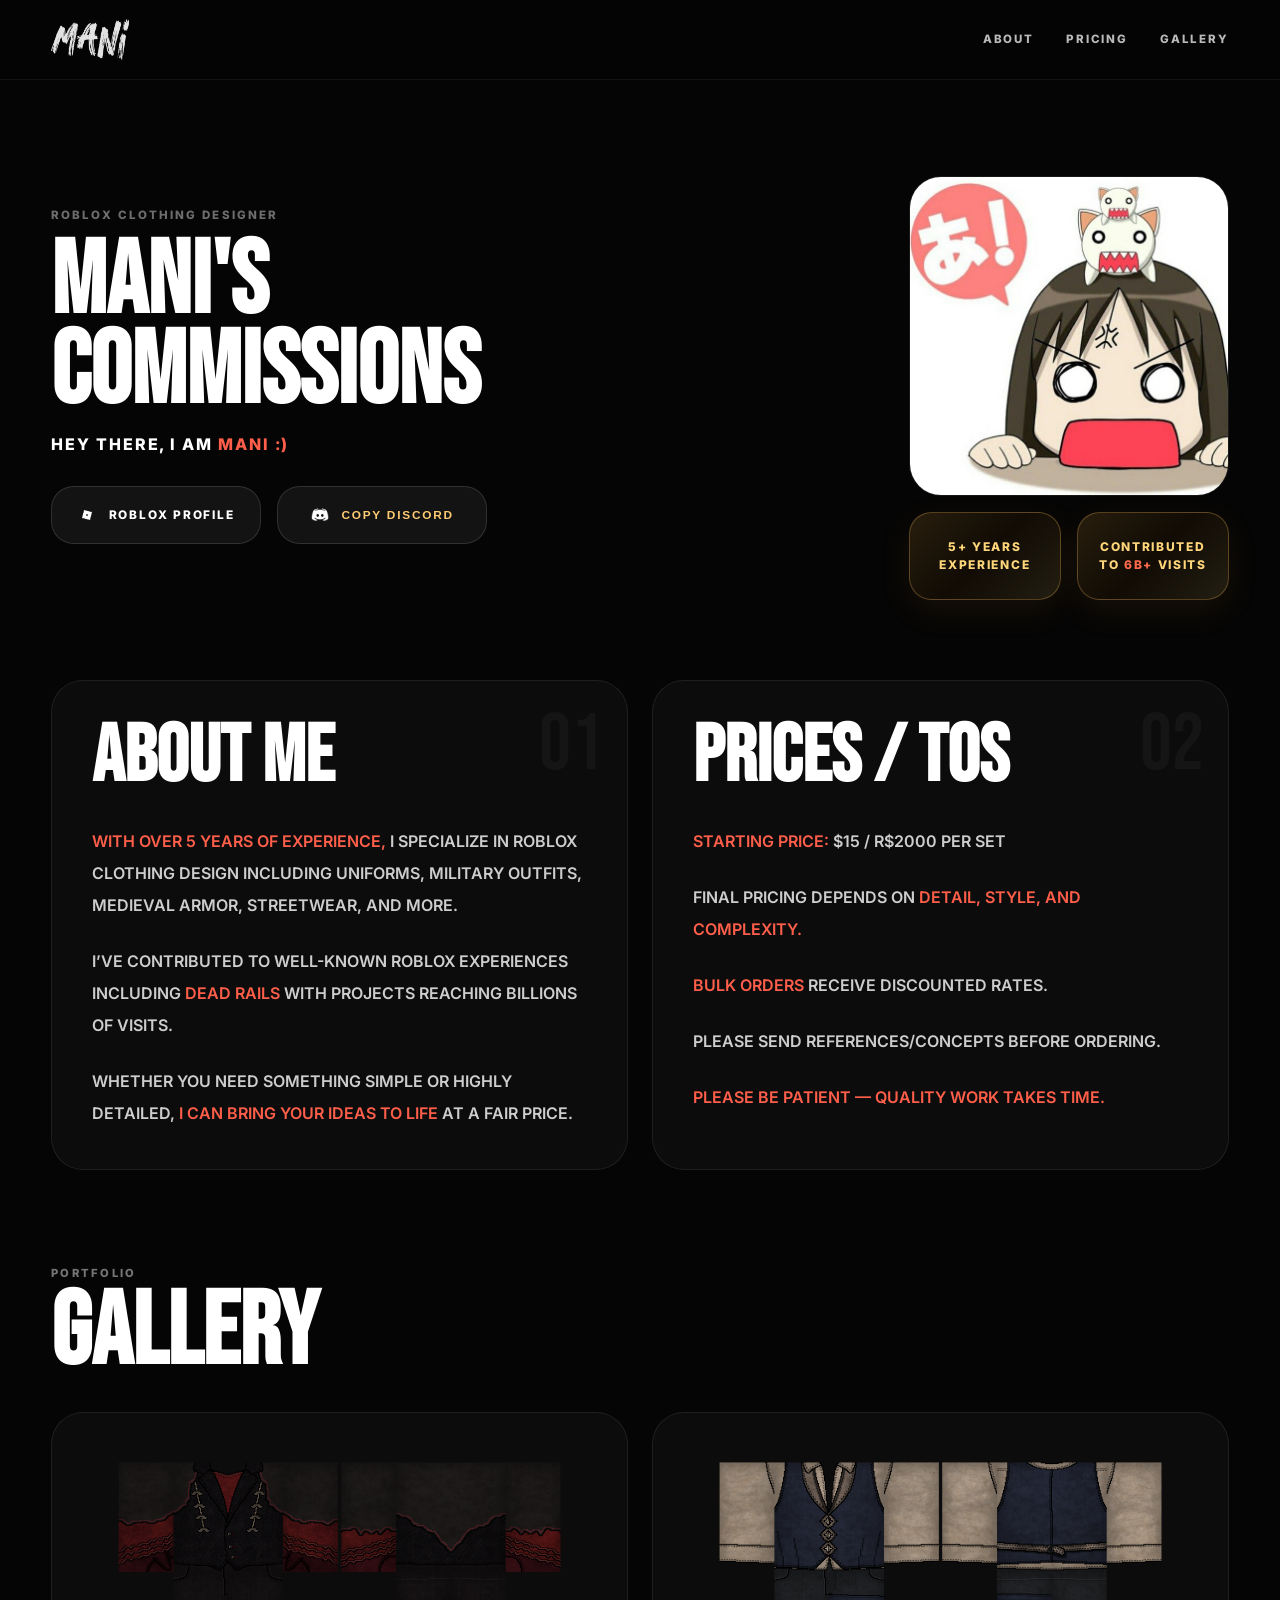
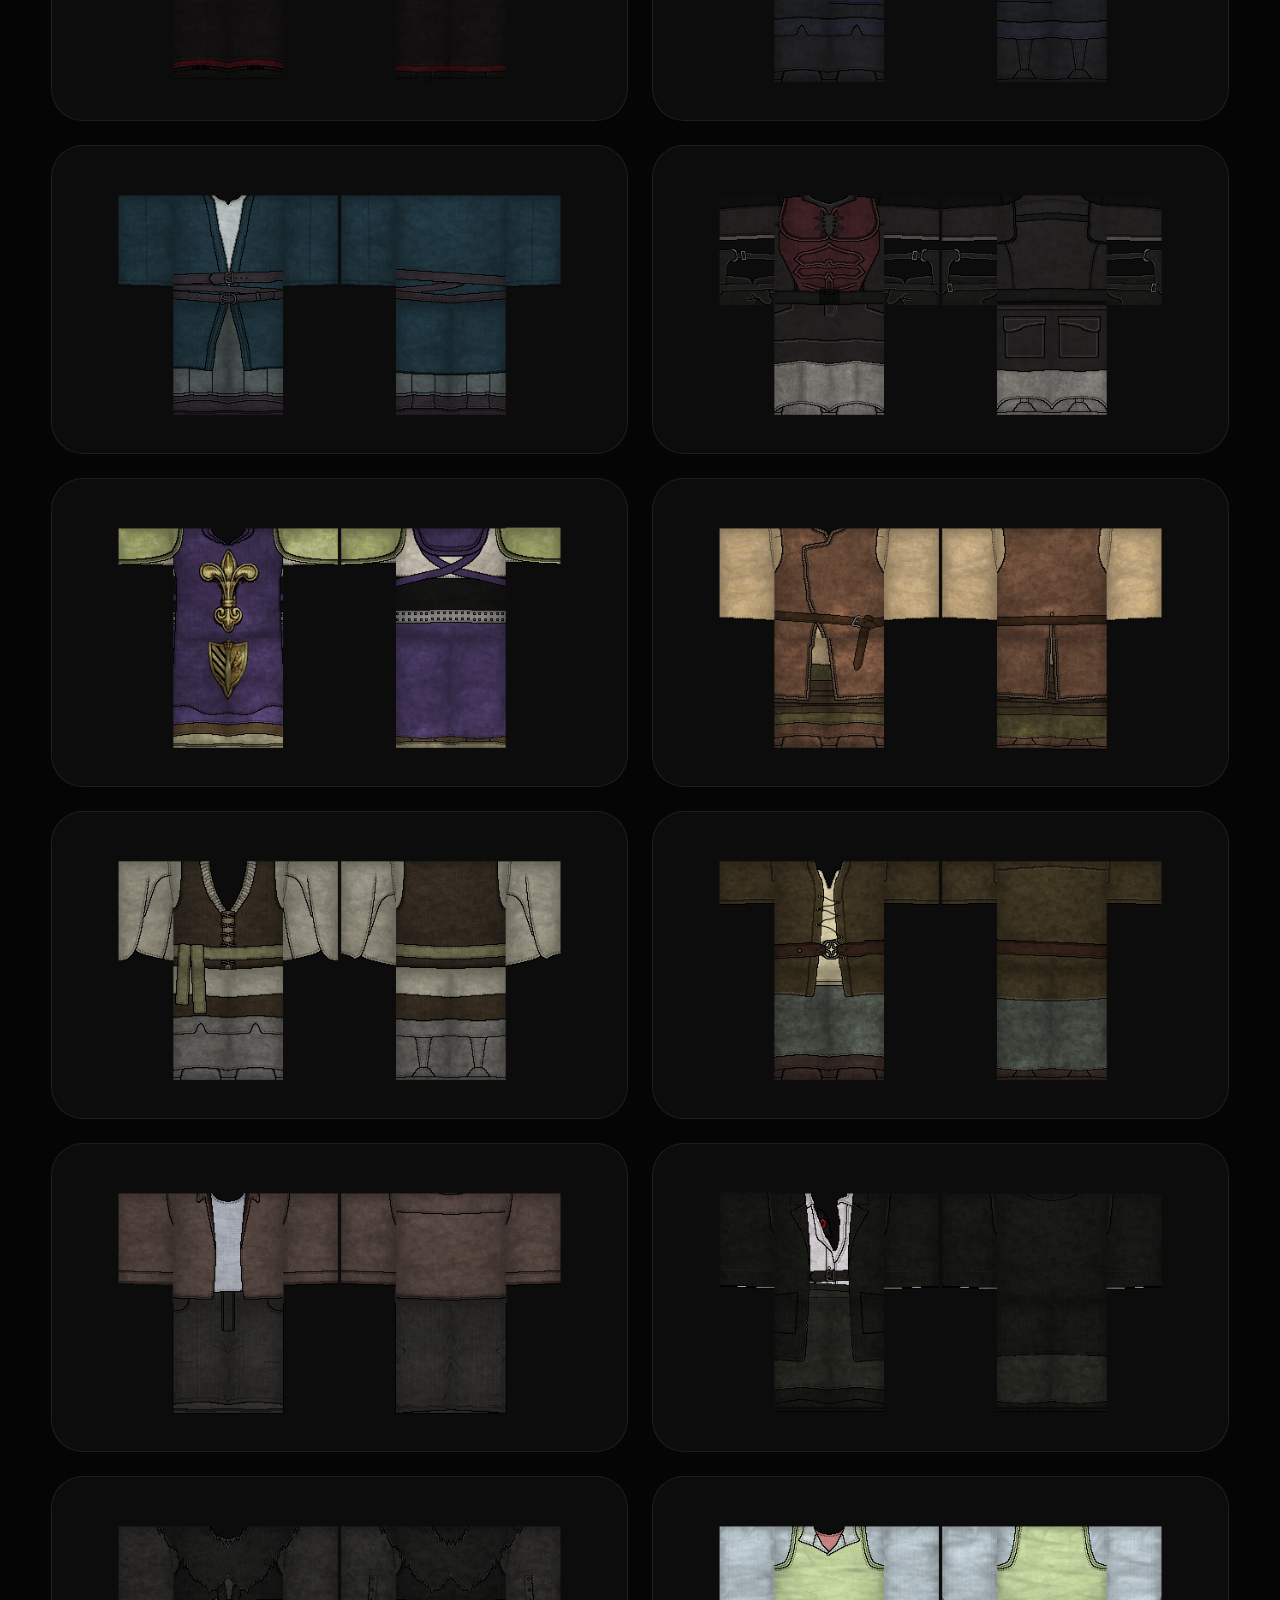
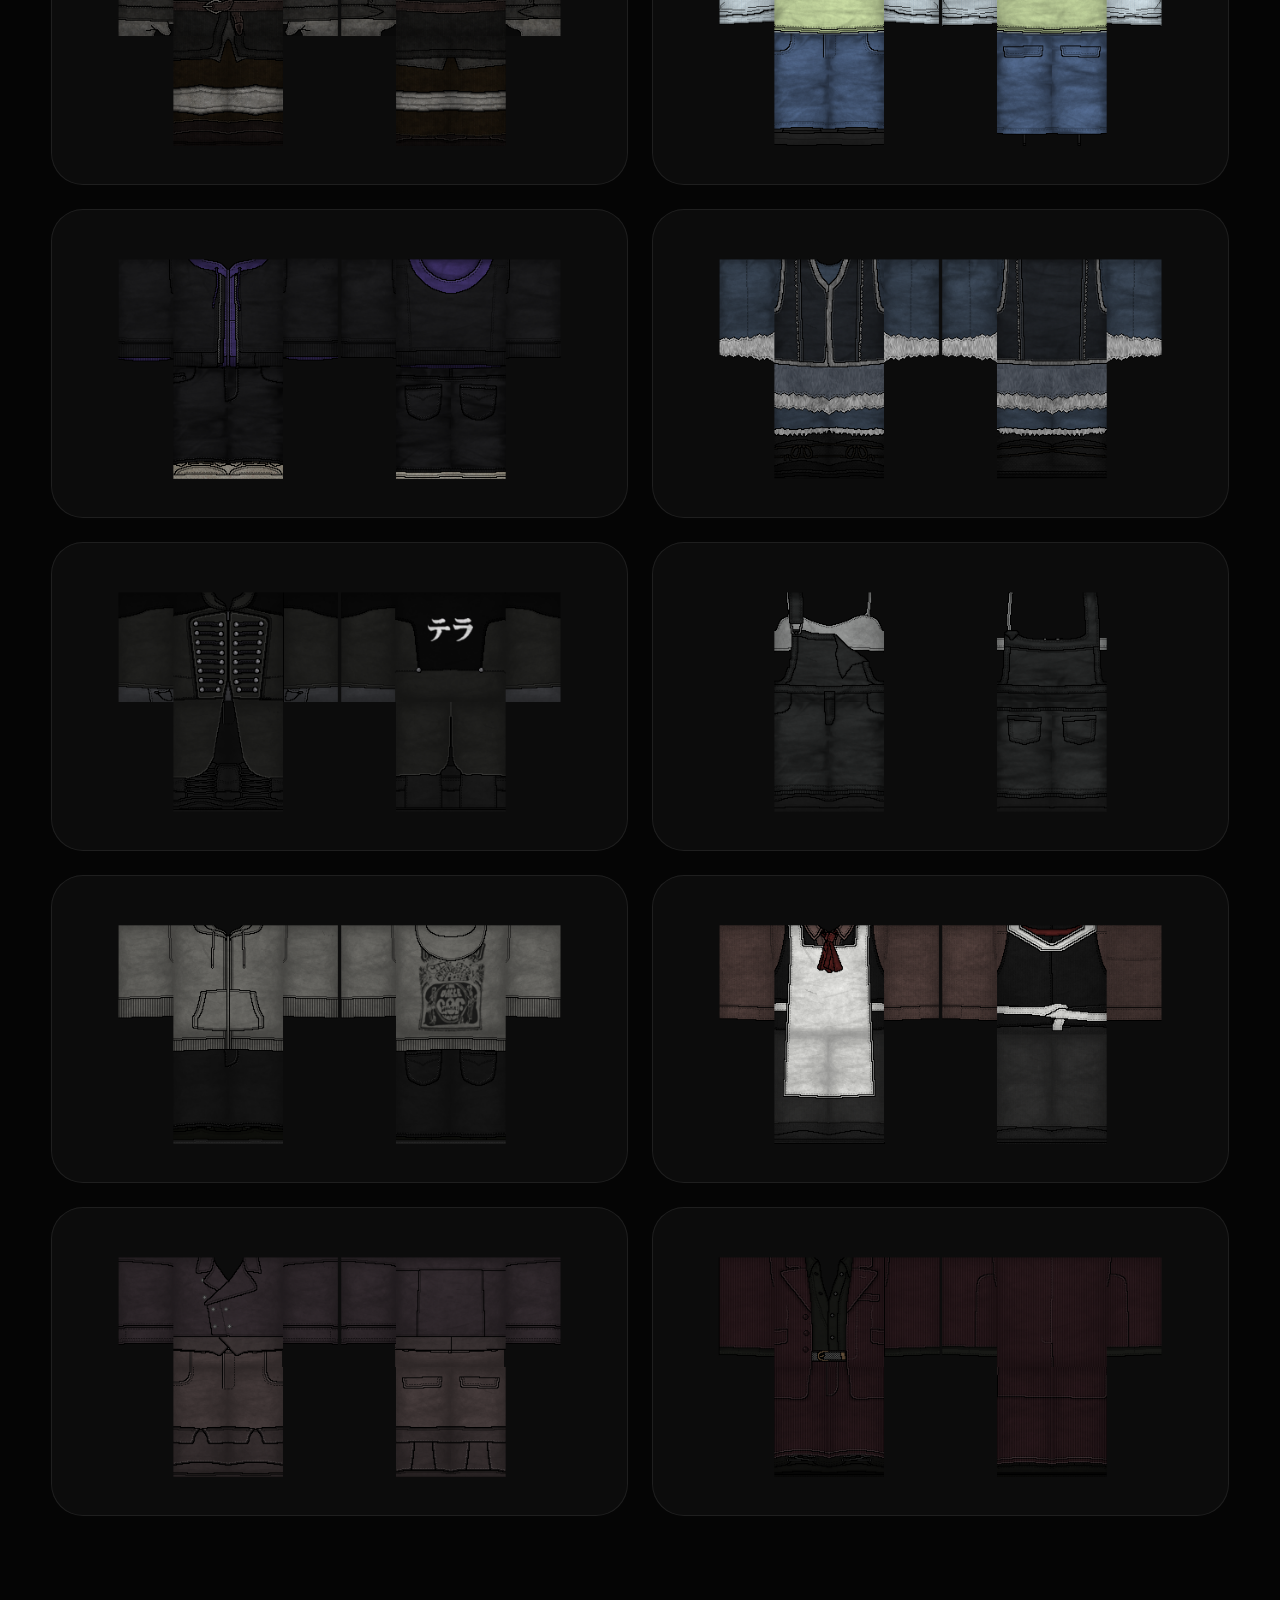
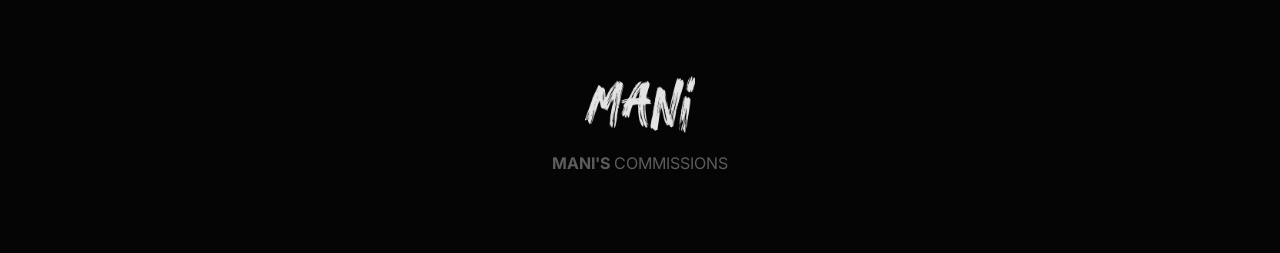
==== mobile.html @ 1865e785 "Add files via upload" ====
<!doctype html>

<html lang="en">
  <head>
    <meta charset="UTF-8" />

    <meta name="viewport" content="width=device-width, initial-scale=1.0" />

    <script>
      if (window.innerWidth > 767) {
        window.location.href = "index.html";
      }

      window.addEventListener("resize", function () {
        if (window.innerWidth > 767) {
          window.location.href = "index.html";
        }
      });
    </script>

    <title>Mani Commissions</title>

    <link rel="stylesheet" href="css/mobile.css" />

    <link rel="preconnect" href="https://fonts.googleapis.com" />

    <link rel="preconnect" href="https://fonts.gstatic.com" crossorigin />

    <link
      href="https://fonts.googleapis.com/css2?family=Inter:wght@400;500;600;700;800;900&family=Bebas+Neue&display=swap"
      rel="stylesheet"
    />

    <!-- FAVICONS -->

    <link
      rel="icon"
      type="image/png"
      sizes="32x32"
      href="./commission-images/favicon-32x32.png"
    />

    <link
      rel="icon"
      type="image/png"
      sizes="16x16"
      href="./commission-images/favicon-16x16.png"
    />

    <link
      rel="apple-touch-icon"
      sizes="180x180"
      href="./commission-images/apple-touch-icon.png"
    />

    <link
      rel="icon"
      type="image/png"
      sizes="192x192"
      href="./commission-images/android-chrome-192x192.png"
    />

    <link
      rel="icon"
      type="image/png"
      sizes="512x512"
      href="./commission-images/android-chrome-512x512.png"
    />
  </head>

  <body>
    <!-- BACKGROUND -->

    <div class="mobile-bg">
      <div class="mobile-overlay"></div>
    </div>

    <!-- HEADER -->

    <header class="mobile-header">
      <img
        class="mobile-logo"
        src="./commission-images/mani.png"
        alt="Mani Logo"
      />
    </header>

    <!-- MAIN -->

    <main class="mobile-main">
      <!-- HERO -->

      <section class="mobile-hero-layout">
        <!-- LEFT -->

        <div class="mobile-hero-left">
          <p class="mobile-tag">ROBLOX CLOTHING DESIGNER</p>

          <h1 class="mobile-title">
            MANI'S<br />
            COMMISSIONS
          </h1>

          <p class="mobile-subtitle">
            HEY THERE, I AM

            <span> MANI :) </span>
          </p>
        </div>

        <!-- RIGHT -->

        <div class="mobile-avatar-container">
          <img
            class="mobile-avatar"
            src="./commission-images/pfp.jpg"
            alt="Profile"
          />
        </div>
      </section>

      <!-- BUTTONS + INFO -->

      <section class="mobile-bottom-grid">
        <!-- BUTTONS -->

        <div class="mobile-buttons">
          <a
            class="mobile-button"
            href="https://www.roblox.com/users/profile"
            target="_blank"
          >
            <img
              src="./commission-images/roblox.png"
              class="mobile-button-icon"
              alt="Roblox"
            />

            <span> ROBLOX PROFILE </span>
          </a>

          <button class="mobile-button discord-button" id="copyDiscord">
            <img
              src="./commission-images/discord.png"
              class="mobile-button-icon"
              alt="Discord"
            />

            <span> COPY DISCORD </span>
          </button>
        </div>

        <!-- INFO -->

        <div class="mobile-info-grid">
          <div class="mobile-info-card">
            <p>5+ YEARS EXPERIENCE</p>
          </div>

          <div class="mobile-info-card">
            <p>
              CONTRIBUTED TO

              <span> 6B+ </span>

              VISITS
            </p>
          </div>
        </div>
      </section>

      <!-- ABOUT -->

<section class="mobile-section">

    <div class="mobile-section-card">

        <h2>

            ABOUT ME

        </h2>

        <p>

            <span class="mobile-accent">

                WITH OVER 5 YEARS OF EXPERIENCE,

            </span>

            I SPECIALIZE IN ROBLOX CLOTHING DESIGN INCLUDING UNIFORMS, MILITARY OUTFITS, MEDIEVAL ARMOR, STREETWEAR, AND MORE.

        </p>

        <p>

            I HAVE CONTRIBUTED TO WELL-KNOWN ROBLOX EXPERIENCES INCLUDING PROJECTS REACHING BILLIONS OF VISITS.

        </p>

        <p>

            WHETHER YOU NEED SOMETHING SIMPLE OR HIGHLY DETAILED,

            <span class="mobile-accent">

                I CAN BRING YOUR IDEAS TO LIFE.

            </span>

        </p>

    </div>

</section>

<!-- PRICES -->

<section class="mobile-section">

    <div class="mobile-section-card">

        <h2>

            PRICES / TOS

        </h2>

        <p>

            <span class="mobile-accent">

                STARTING PRICE:

            </span>

            $15 / ₹2000 PER SET

        </p>

        <p>

            FINAL PRICING DEPENDS ON

            <span class="mobile-accent">

                DETAIL, STYLE, AND COMPLEXITY.

            </span>

        </p>

        <p>

            <span class="mobile-accent">

                BULK ORDERS

            </span>

            RECEIVE DISCOUNTED RATES.

        </p>

        <p>

            PLEASE SEND REFERENCES BEFORE ORDERING.

        </p>

    </div>

</section>
      <!-- GALLERY -->

      <section class="mobile-gallery-section">
        <h2 class="mobile-gallery-title">GALLERY</h2>

        <div class="mobile-gallery-grid">
          <img
            class="mobile-gallery-image"
            src="./commission-images/Showcase-1s.png"
            alt="Gallery Image"
          />

          <img
            class="mobile-gallery-image"
            src="./commission-images/Showcase-2s.png"
            alt="Gallery Image"
          />

          <img
            class="mobile-gallery-image"
            src="./commission-images/Showcase-3s.png"
            alt="Gallery Image"
          />

          <img
            class="mobile-gallery-image"
            src="./commission-images/Showcase-4s.png"
            alt="Gallery Image"
          />

          <img
            class="mobile-gallery-image"
            src="./commission-images/Showcase-5s.png"
            alt="Gallery Image"
          />

          <img
            class="mobile-gallery-image"
            src="./commission-images/Showcase-6s.png"
            alt="Gallery Image"
          />

          <img
            class="mobile-gallery-image"
            src="./commission-images/Showcase-7s.png"
            alt="Gallery Image"
          />

          <img
            class="mobile-gallery-image"
            src="./commission-images/Showcase-8s.png"
            alt="Gallery Image"
          />

          <img
            class="mobile-gallery-image"
            src="./commission-images/Showcase-9s.png"
            alt="Gallery Image"
          />

          <img
            class="mobile-gallery-image"
            src="./commission-images/Showcase-10s.png"
            alt="Gallery Image"
          />

          <img
            class="mobile-gallery-image"
            src="./commission-images/Showcase-11s.png"
            alt="Gallery Image"
          />

          <img
            class="mobile-gallery-image"
            src="./commission-images/Showcase-12s.png"
            alt="Gallery Image"
          />

          <img
            class="mobile-gallery-image"
            src="./commission-images/Showcase-13s.png"
            alt="Gallery Image"
          />

          <img
            class="mobile-gallery-image"
            src="./commission-images/Showcase-14s.png"
            alt="Gallery Image"
          />

          <img
            class="mobile-gallery-image"
            src="./commission-images/Showcase-15s.png"
            alt="Gallery Image"
          />

          <img
            class="mobile-gallery-image"
            src="./commission-images/Showcase-16s.png"
            alt="Gallery Image"
          />

          <img
            class="mobile-gallery-image"
            src="./commission-images/Showcase-17s.png"
            alt="Gallery Image"
          />

          <img
            class="mobile-gallery-image"
            src="./commission-images/Showcase-18s.png"
            alt="Gallery Image"
          />

          <img
            class="mobile-gallery-image"
            src="./commission-images/Showcase-19s.png"
            alt="Gallery Image"
          />

          <img
            class="mobile-gallery-image"
            src="./commission-images/Showcase-20s.png"
            alt="Gallery Image"
          />
        </div>
      </section>

      <!-- ENDING -->

      <section class="mobile-ending">
        <img
          class="mobile-ending-logo"
          src="./commission-images/mani.png"
          alt="Mani Logo"
        />

        <p class="mobile-ending-text">MANI'S COMMISSIONS</p>
      </section>
    </main>

    <!-- DISCORD COPY -->

    <script>
      const copyDiscord = document.getElementById("copyDiscord");

      copyDiscord.addEventListener("click", () => {
        navigator.clipboard.writeText("4zip");

        copyDiscord.innerHTML = "COPIED!";

        setTimeout(() => {
          copyDiscord.innerHTML = `

<img
src="./commission-images/discord.png"
class="mobile-button-icon"
alt="Discord"
>

<span>

COPY DISCORD

</span>

`;
        }, 1500);
      });
    </script>
  </body>
</html>
---- css/mobile.css ----
*{
    margin:0;
    padding:0;
    box-sizing:border-box;
}

html{
    overflow-x:hidden;
    scroll-behavior:smooth;
}

body{

    background:#050505;

    color:white;

    font-family:'Inter',sans-serif;

    overflow-x:hidden;

    min-height:100vh;

    -webkit-font-smoothing:antialiased;

    -moz-osx-font-smoothing:grayscale;
}

/* =========================================
   BACKGROUND
========================================= */

.mobile-bg{

    position:fixed;

    inset:0;

    z-index:-10;

    background:#050505;
}

.mobile-overlay{

    position:absolute;

    inset:0;

    background-image:url('../ddd.gif');

    background-size:cover;

    background-position:center;

    opacity:0.03;

    filter:
    grayscale(100%)
    contrast(130%);
}

/* =========================================
   HEADER
========================================= */

.mobile-header{

    width:100%;

    padding:
    1.5rem 1.2rem;

    border-bottom:
    1px solid rgba(255,255,255,0.05);
}

.mobile-logo{

    width:74px;

    display:block;
}

/* =========================================
   MAIN
========================================= */

.mobile-main{

    width:100%;

    max-width:480px;

    margin:auto;

    padding:
    2.5rem 1.2rem 4rem;

    display:flex;

    flex-direction:column;

    gap:2rem;
}

/* =========================================
   HERO
========================================= */

.mobile-hero-layout{

    width:100%;

    display:flex;

    align-items:flex-start;

    justify-content:space-between;

    gap:1rem;
}

/* LEFT */

.mobile-hero-left{

    flex:1;

    min-width:0;
}

/* TAG */

.mobile-tag{

    color:
    rgba(255,255,255,0.38);

    font-size:0.68rem;

    font-weight:800;

    letter-spacing:0.18em;

    margin-bottom:1rem;
}

/* TITLE */

.mobile-title{

    font-family:
    'Bebas Neue',
    sans-serif;

    font-size:3.6rem;

    line-height:0.88;

    margin-bottom:1rem;
}

/* SUBTITLE */

.mobile-subtitle{

    font-size:0.95rem;

    font-weight:800;

    letter-spacing:0.12em;
}

.mobile-subtitle span{

    color:#ff5f4a;
}

/* =========================================
   PROFILE IMAGE
========================================= */

.mobile-avatar-container{

    width:105px;

    min-width:105px;

    border-radius:1.5rem;

    overflow:hidden;

    border:
    1px solid rgba(255,255,255,0.08);

    background:#111;

    flex-shrink:0;

    margin-top:0.5rem;
}

.mobile-avatar{

    width:100%;

    display:block;

    aspect-ratio:1/1;

    object-fit:cover;
}

/* =========================================
   BOTTOM GRID
========================================= */

.mobile-bottom-grid{

    width:100%;

    display:grid;

    grid-template-columns:1fr 1fr;

    gap:0.8rem;

    align-items:start;
}

/* =========================================
   BUTTONS
========================================= */

.mobile-buttons{

    display:flex;

    flex-direction:column;

    gap:0.8rem;
}

/* BUTTON */

.mobile-button{

    width:100%;

    min-height:64px;

    border-radius:1.2rem;

    border:
    1px solid rgba(255,255,255,0.1);

    background:
    rgba(255,255,255,0.04);

    display:flex;

    justify-content:center;

    align-items:center;

    gap:0.7rem;

    color:white;

    text-decoration:none;

    font-size:0.62rem;

    font-weight:800;

    letter-spacing:0.12em;

    transition:0.2s ease;

    cursor:pointer;

    backdrop-filter:blur(10px);

    padding:0.9rem 0.5rem;

    text-align:center;
}

.mobile-button:hover{

    background:
    rgba(255,255,255,0.08);
}

/* ICON */

.mobile-button-icon{

    width:15px;

    height:15px;

    object-fit:contain;

    filter:
    brightness(0)
    invert(1);

    flex-shrink:0;
}

/* DISCORD */

.discord-button{

    color:#ffcc73;
}

/* =========================================
   INFO GRID
========================================= */

.mobile-info-grid{

    display:flex;

    flex-direction:column;

    gap:0.8rem;
}

/* INFO CARD */

.mobile-info-card{

    min-height:64px;

    border-radius:1.2rem;

    display:flex;

    justify-content:center;

    align-items:center;

    text-align:center;

    padding:0.9rem 0.7rem;

    background:
    linear-gradient(
    135deg,
    rgba(255,185,70,0.14),
    rgba(255,140,0,0.05),
    rgba(255,220,120,0.12)
    );

    border:
    1px solid rgba(255,190,90,0.22);

    box-shadow:
    0 10px 30px rgba(255,170,50,0.06);
}

.mobile-info-card p{

    color:#ffd77a;

    font-size:0.58rem;

    font-weight:800;

    letter-spacing:0.1em;

    line-height:1.5;
}

.mobile-info-card span{

    color:#ff694d;
}

/* =========================================
   SECTION
========================================= */

.mobile-section{

    width:100%;
}

/* CARD */

.mobile-section-card{

    width:100%;

    border-radius:1.7rem;

    padding:1.5rem;

    background:
    rgba(255,255,255,0.04);

    border:
    1px solid rgba(255,255,255,0.08);

    backdrop-filter:blur(12px);
}

/* SECTION TITLE */

.mobile-section-card h2{

    font-family:
    'Bebas Neue',
    sans-serif;

    font-size:2.7rem;

    line-height:0.9;

    margin-bottom:1rem;
}

/* SECTION TEXT */

.mobile-section-card p{

    color:
    rgba(255,255,255,0.72);

    font-size:0.8rem;

    line-height:1.8;

    font-weight:600;

    margin-bottom:1rem;
}

/* ACCENT TEXT */

.mobile-accent{

    color:#ff5f4a;

    font-weight:800;
}

/* =========================================
   GALLERY
========================================= */

.mobile-gallery-section{

    width:100%;
}

.mobile-gallery-title{

    font-family:
    'Bebas Neue',
    sans-serif;

    font-size:2.8rem;

    margin-bottom:1rem;
}

/* GRID */

.mobile-gallery-grid{

    display:grid;

    grid-template-columns:1fr;

    gap:1rem;
}

/* IMAGE */

.mobile-gallery-image{

    width:100%;

    display:block;

    border-radius:1.4rem;

    border:
    1px solid rgba(255,255,255,0.08);

    overflow:hidden;

    background:#111;
}

/* =========================================
   SMALL MOBILE
========================================= */

@media(max-width:420px){

.mobile-main{

    padding:
    2rem 1rem 4rem;
}

.mobile-title{

    font-size:3.2rem;
}

.mobile-avatar-container{

    width:92px;

    min-width:92px;
}

.mobile-button{

    font-size:0.55rem;
}

.mobile-info-card p{

    font-size:0.52rem;
}

.mobile-gallery-title{

    font-size:2.5rem;
}

}

/* =========================================
   ENDING
========================================= */

.mobile-ending{

    width:100%;

    display:flex;

    flex-direction:column;

    justify-content:center;

    align-items:center;

    padding:
    4rem 0 2rem;

    gap:1rem;

    opacity:0.55;
}

.mobile-ending-logo{

    width:110px;

    display:block;
}

.mobile-ending-text{

    color:
    rgba(255,255,255,0.45);

    font-size:1.2rem;

    font-weight:700;

    letter-spacing:0.02em;
}
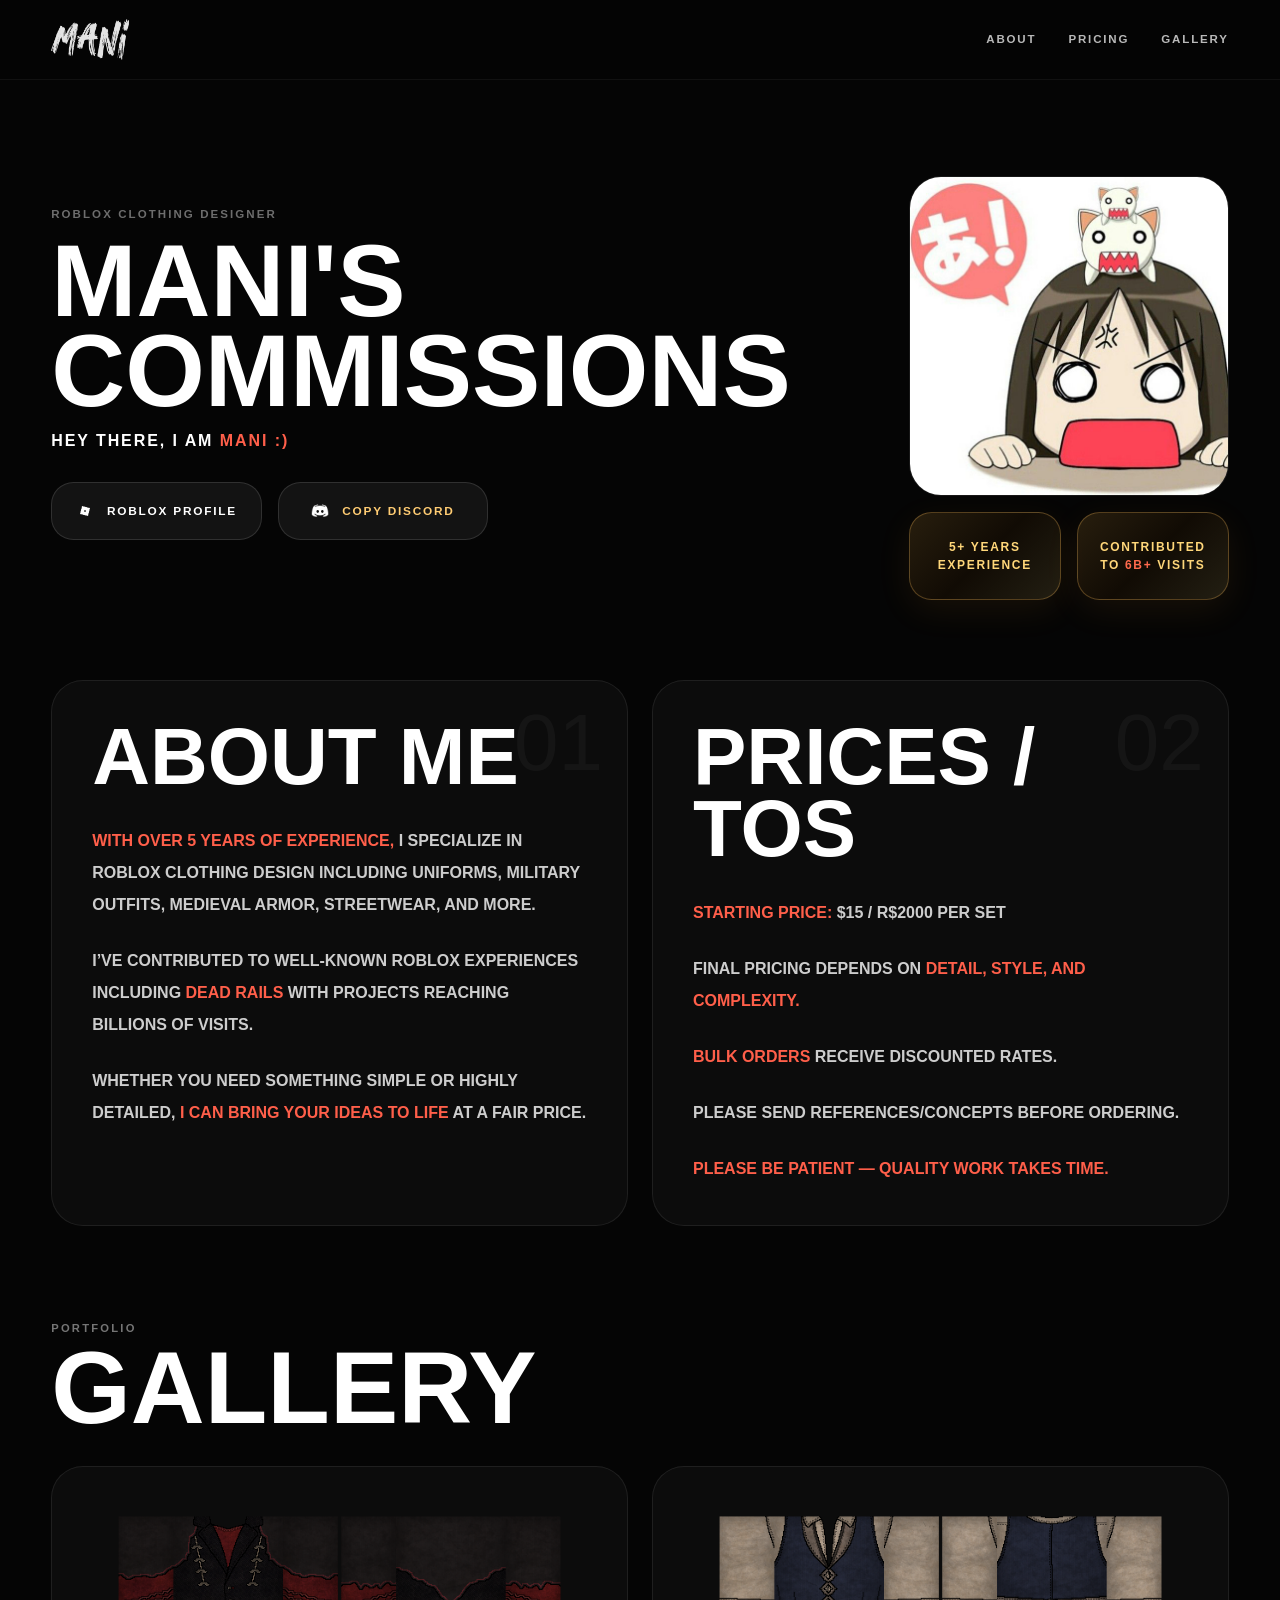
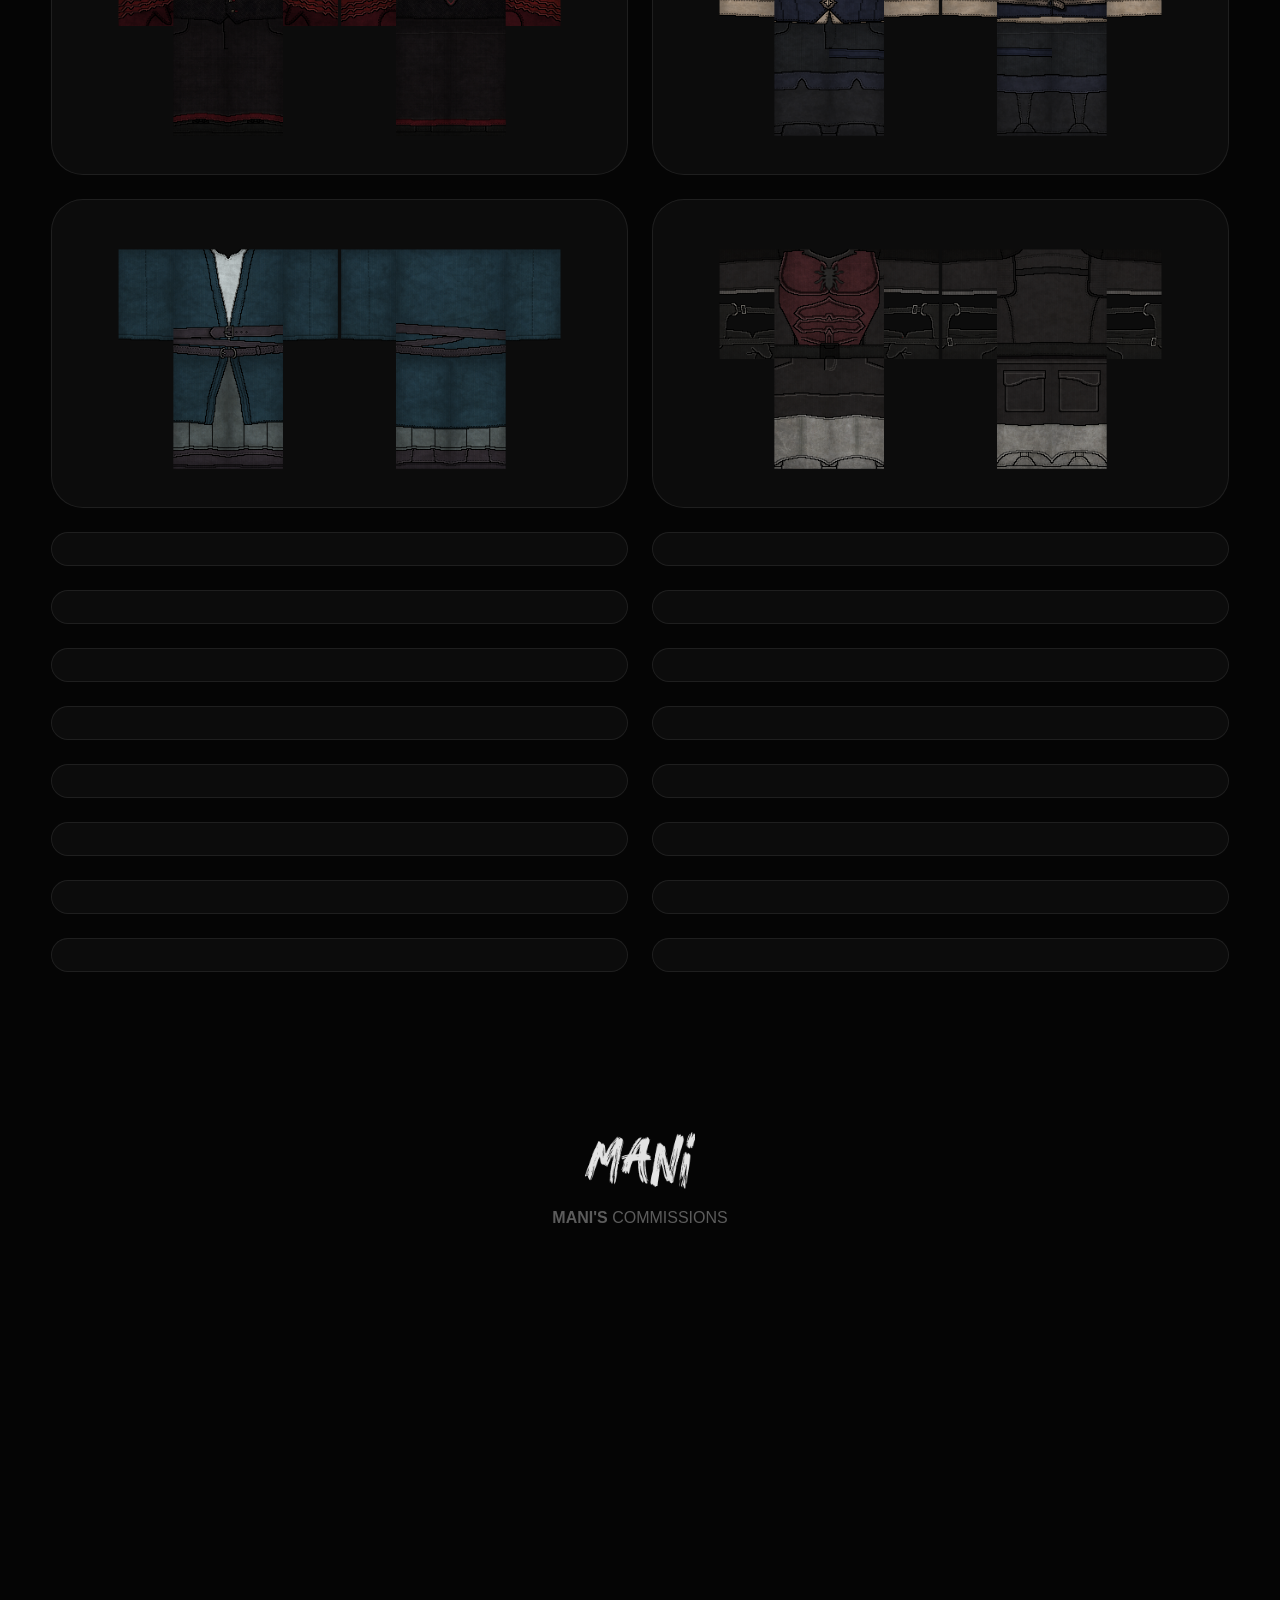
==== commit a768e831: "Update mobile.html" ====
--- a/mobile.html
+++ b/mobile.html
@@ -235,7 +235,7 @@
 
             </span>
 
-            $15 / ₹2000 PER SET
+            $15 / R$2000 PER SET
 
         </p>
 
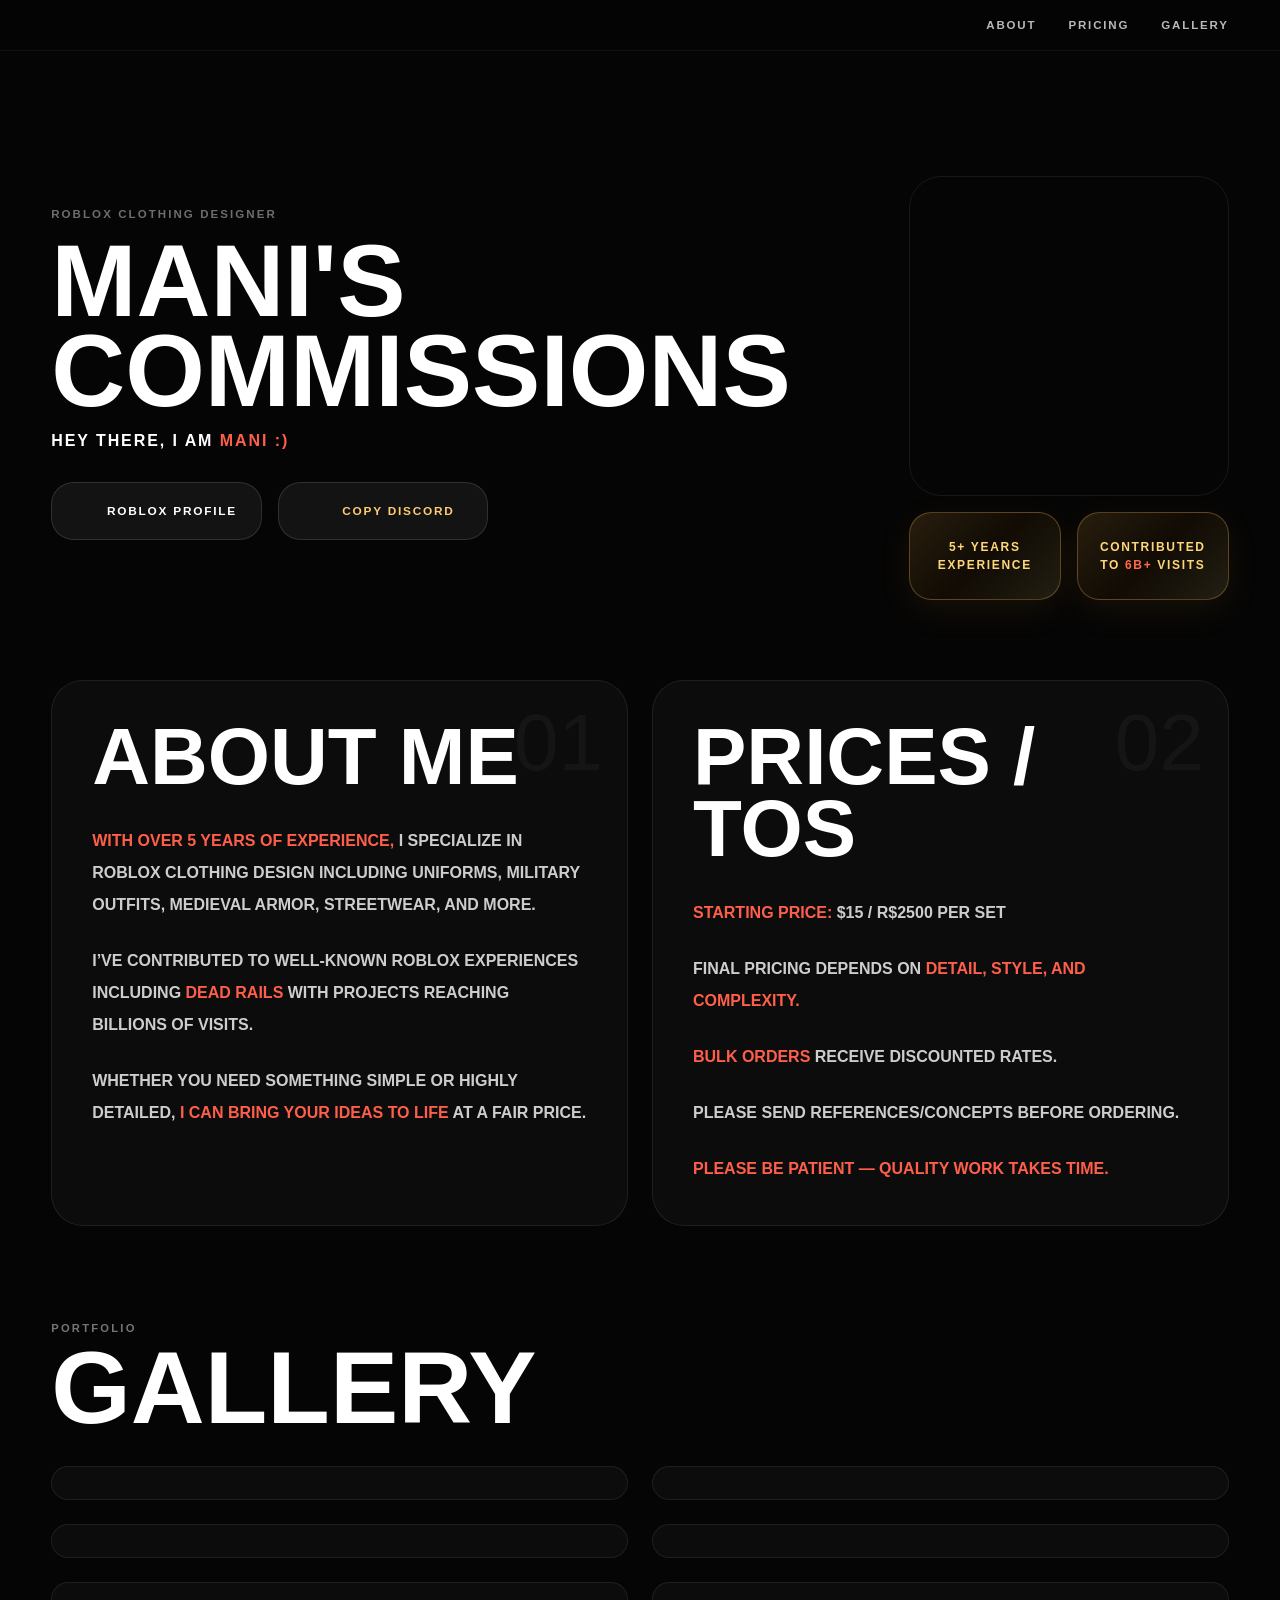
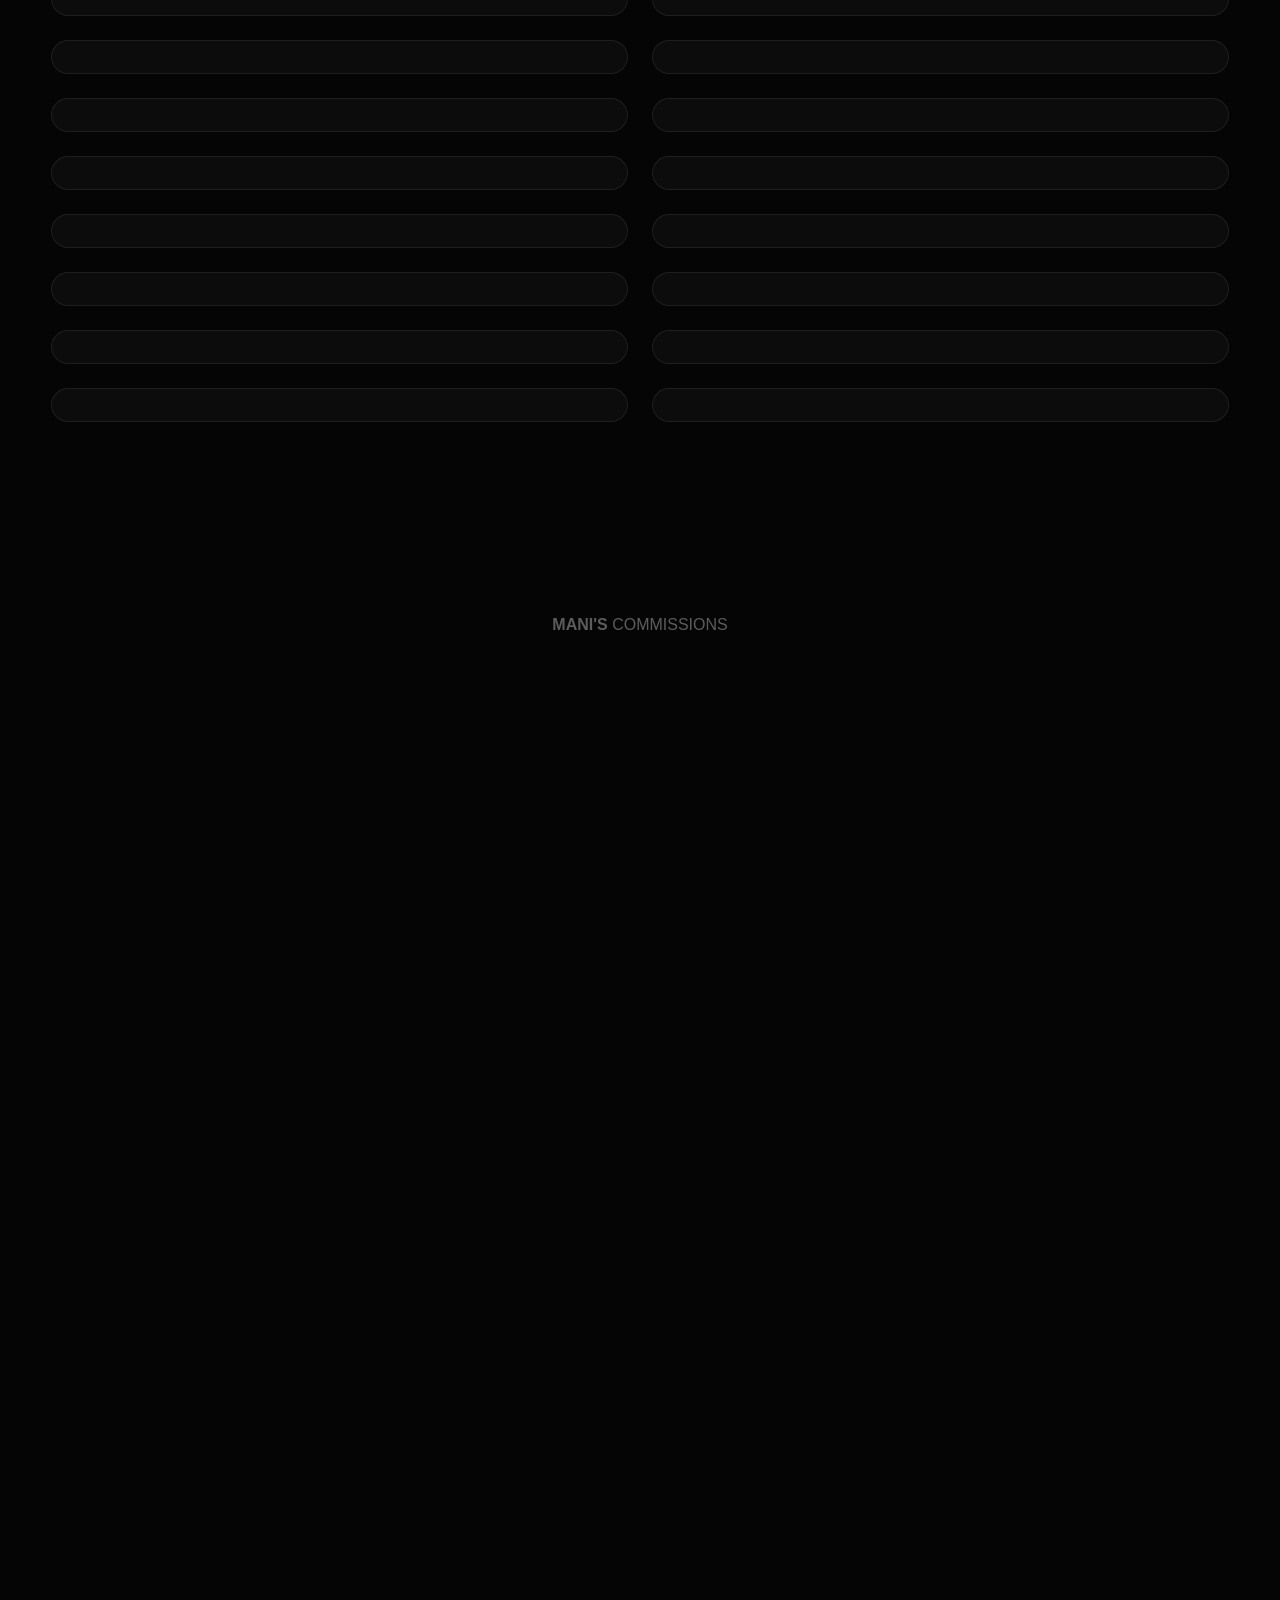
==== commit e1d5d79e: "Update mobile.html" ====
--- a/mobile.html
+++ b/mobile.html
@@ -235,7 +235,7 @@
 
             </span>
 
-            $15 / R$2000 PER SET
+            $15 / R$2500 PER SET
 
         </p>
 
